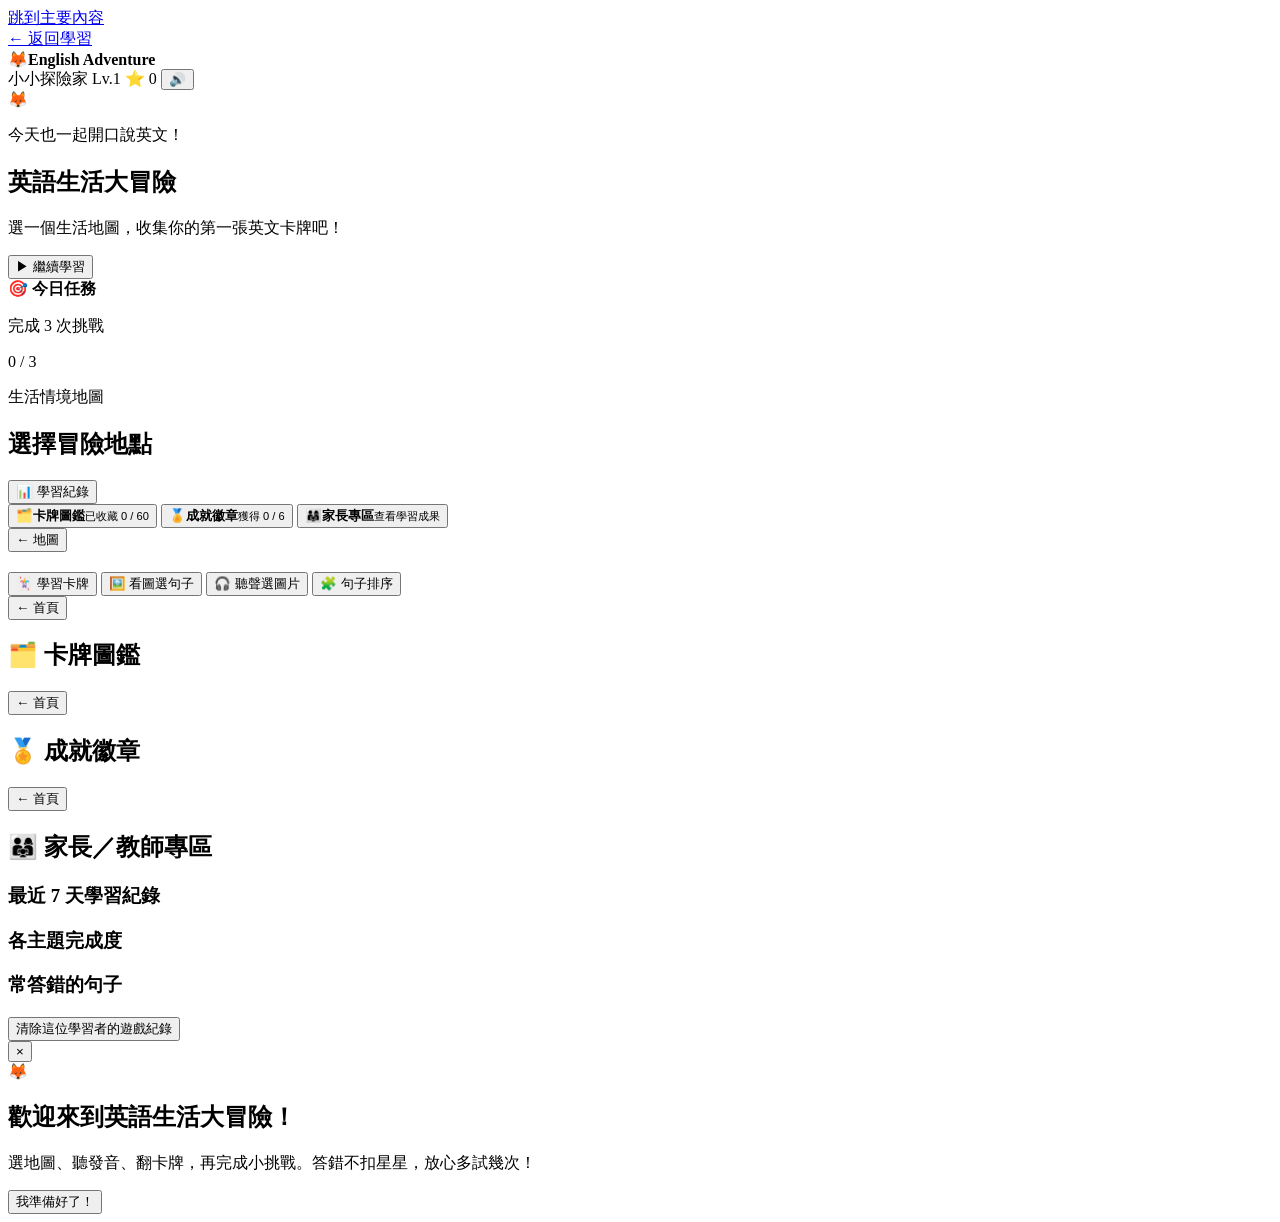
==== english-adventure/index.html @ 1e5bd314 "Add English Adventure: english-adventure/index.html" ====
<!doctype html>
<html lang="zh-Hant">
<head>
  <meta charset="utf-8">
  <meta name="viewport" content="width=device-width,initial-scale=1,viewport-fit=cover">
  <meta name="theme-color" content="#5d68d8">
  <title>English Adventure 英語生活大冒險</title>
  <link rel="stylesheet" href="css/style.css">
</head>
<body>
  <a class="skip-link" href="#main">跳到主要內容</a>
  <header class="game-header">
    <a class="back-link" href="../index.html" aria-label="回到自主練習英文">← 返回學習</a>
    <div class="brand"><span aria-hidden="true">🦊</span><strong>English Adventure</strong></div>
    <div class="player-stats" aria-label="玩家資料">
      <span id="playerName">小小探險家</span>
      <span id="levelLabel">Lv.1</span>
      <span id="starLabel">⭐ 0</span>
      <button class="icon-button" id="soundToggle" aria-label="關閉音效" aria-pressed="true">🔊</button>
    </div>
  </header>

  <main id="main">
    <section class="view active" id="homeView">
      <div class="hero">
        <div class="buddy" id="buddy" aria-label="學習夥伴小狐狸">🦊</div>
        <div>
          <p class="eyebrow">今天也一起開口說英文！</p>
          <h1>英語生活大冒險</h1>
          <p id="buddyMessage">選一個生活地圖，收集你的第一張英文卡牌吧！</p>
          <div class="progress" aria-label="目前經驗值"><span id="xpBar"></span></div>
          <button class="primary big" id="continueButton">▶ 繼續學習</button>
        </div>
        <aside class="daily-card">
          <strong>🎯 今日任務</strong>
          <p>完成 3 次挑戰</p>
          <span id="dailyProgress">0 / 3</span>
        </aside>
      </div>

      <section aria-labelledby="mapTitle">
        <div class="section-title"><div><p class="eyebrow">生活情境地圖</p><h2 id="mapTitle">選擇冒險地點</h2></div><button class="soft-button" data-open="recordsView">📊 學習紀錄</button></div>
        <div class="map-grid" id="mapGrid"></div>
      </section>

      <section class="dashboard-row">
        <button class="dashboard-card" data-open="collectionView"><span>🗂️</span><strong>卡牌圖鑑</strong><small id="collectionSummary">已收藏 0 / 60</small></button>
        <button class="dashboard-card" data-open="badgesView"><span>🏅</span><strong>成就徽章</strong><small id="badgeSummary">獲得 0 / 6</small></button>
        <button class="dashboard-card" data-open="recordsView"><span>👨‍👩‍👧</span><strong>家長專區</strong><small>查看學習成果</small></button>
      </section>
    </section>

    <section class="view" id="topicView">
      <div class="view-toolbar"><button class="soft-button" data-open="homeView">← 地圖</button><div><p class="eyebrow" id="topicEnglish"></p><h2 id="topicTitle"></h2></div><span class="pill" id="topicProgress"></span></div>
      <div class="mode-picker" aria-label="遊戲模式">
        <button data-mode="cards" class="active">🃏 學習卡牌</button>
        <button data-mode="picture">🖼️ 看圖選句子</button>
        <button data-mode="listen">🎧 聽聲選圖片</button>
        <button data-mode="order">🧩 句子排序</button>
      </div>
      <div id="topicContent"></div>
    </section>

    <section class="view" id="collectionView">
      <div class="view-toolbar"><button class="soft-button" data-open="homeView">← 首頁</button><h2>🗂️ 卡牌圖鑑</h2><span class="pill" id="collectionCount"></span></div>
      <div class="filter-row" id="collectionFilters"></div>
      <div class="card-grid" id="collectionGrid"></div>
    </section>

    <section class="view" id="badgesView">
      <div class="view-toolbar"><button class="soft-button" data-open="homeView">← 首頁</button><h2>🏅 成就徽章</h2></div>
      <div class="badge-grid" id="badgeGrid"></div>
    </section>

    <section class="view" id="recordsView">
      <div class="view-toolbar"><button class="soft-button" data-open="homeView">← 首頁</button><h2>👨‍👩‍👧 家長／教師專區</h2></div>
      <div class="record-grid" id="recordStats"></div>
      <div class="record-panel"><h3>最近 7 天學習紀錄</h3><div class="week-chart" id="weekChart"></div></div>
      <div class="record-panel"><h3>各主題完成度</h3><div id="topicRecords"></div></div>
      <div class="record-panel"><h3>常答錯的句子</h3><div id="mistakeRecords"></div></div>
      <button class="danger-button" id="clearProgress">清除這位學習者的遊戲紀錄</button>
    </section>
  </main>

  <div class="toast" id="toast" role="status" aria-live="polite"></div>
  <div class="modal hidden" id="cardModal" role="dialog" aria-modal="true" aria-labelledby="modalPhrase">
    <div class="modal-card"><button class="modal-close" id="closeModal" aria-label="關閉卡牌">×</button><div id="modalContent"></div></div>
  </div>
  <div class="tutorial hidden" id="tutorial" role="dialog" aria-modal="true" aria-labelledby="tutorialTitle">
    <div><div class="buddy">🦊</div><h2 id="tutorialTitle">歡迎來到英語生活大冒險！</h2><p>選地圖、聽發音、翻卡牌，再完成小挑戰。答錯不扣星星，放心多試幾次！</p><button class="primary big" id="tutorialDone">我準備好了！</button></div>
  </div>

  <script src="js/data.js"></script>
  <script src="js/storage.js"></script>
  <script src="js/speech.js"></script>
  <script src="js/games.js"></script>
  <script src="js/app.js"></script>
</body>
</html>
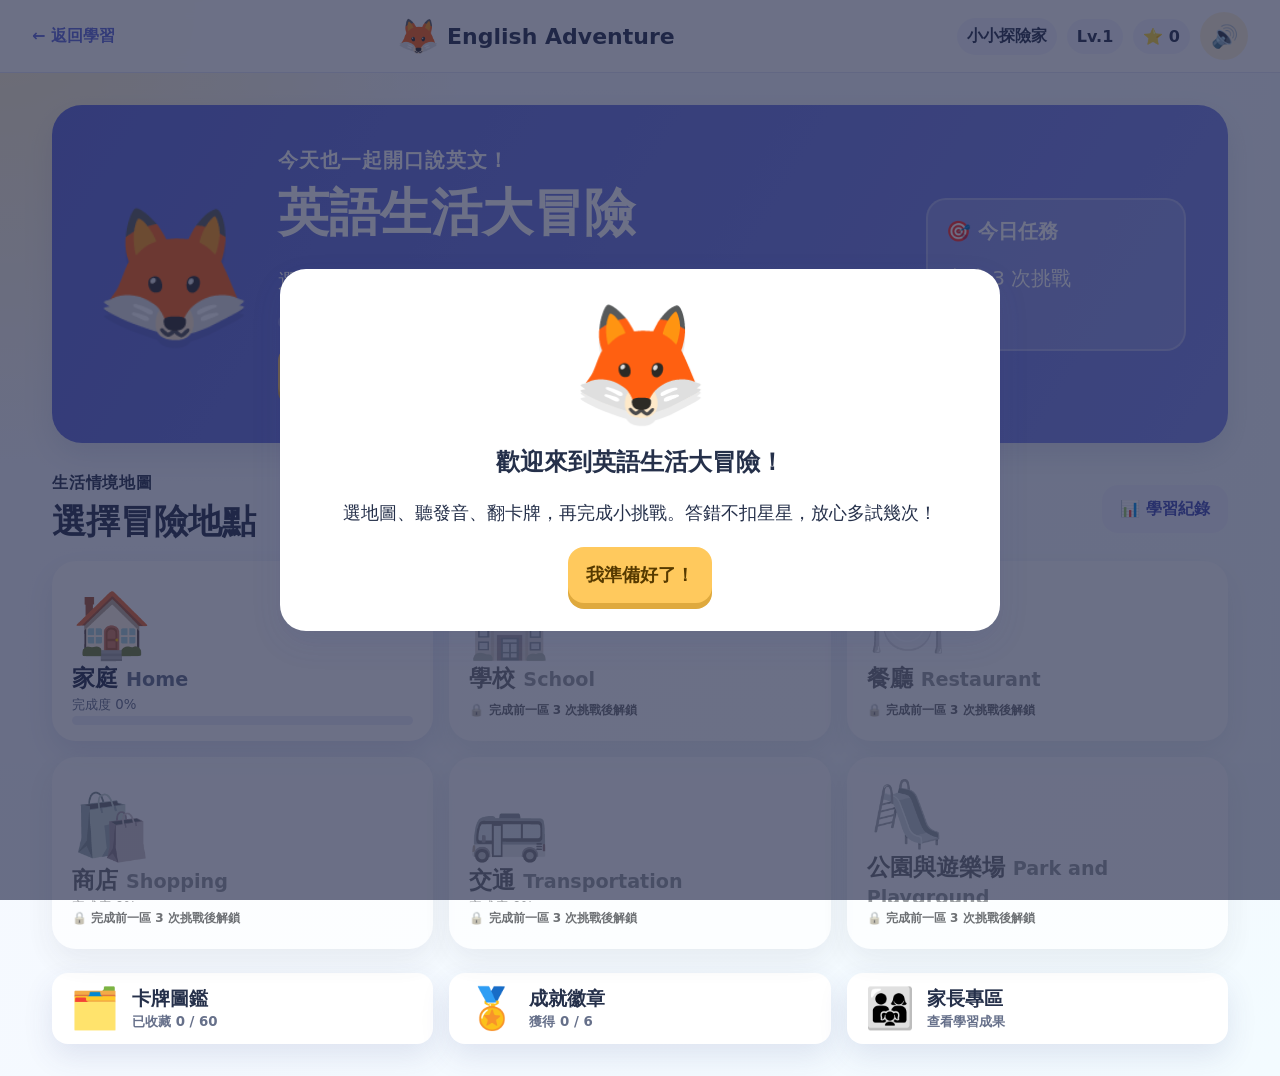
==== commit 15e25ec6: "Test and fix English Adventure: english-adventure/index.html" ====
--- a/english-adventure/index.html
+++ b/english-adventure/index.html
@@ -95,5 +95,6 @@
   <script src="js/speech.js"></script>
   <script src="js/games.js"></script>
   <script src="js/app.js"></script>
+  <script src="js/e2e.js"></script>
 </body>
 </html>
--- a/english-adventure/css/style.css
+++ b/english-adventure/css/style.css
@@ -0,0 +1,3 @@
+:root{--ink:#25304a;--muted:#66708a;--paper:#fff;--bg:#f7f8ff;--purple:#5d68d8;--purple2:#8189ec;--yellow:#ffc95d;--green:#40a977;--red:#c95858;--line:#e3e6f5;--shadow:0 12px 30px rgba(58,67,130,.12);--radius:22px}
+@media(max-width:600px){.game-header{align-items:center!important;flex-wrap:wrap}.player-stats{flex:1;flex-wrap:nowrap!important;gap:6px}.player-stats>span{padding:7px 8px}.icon-button{width:44px;height:44px}}
+*{box-sizing:border-box}html{scroll-behavior:smooth}body{margin:0;color:var(--ink);background:radial-gradient(circle at top left,#fff2c9 0,transparent 28%),linear-gradient(135deg,#f7f8ff,#f3fbff);font-family:ui-rounded,"Noto Sans TC",system-ui,sans-serif;min-height:100vh}button,a{font:inherit}button{cursor:pointer;color:inherit}button:focus-visible,a:focus-visible{outline:4px solid #1d70b8;outline-offset:3px}.skip-link{position:absolute;left:-999px}.skip-link:focus{left:12px;top:12px;background:#fff;padding:12px;z-index:20}.game-header{position:sticky;top:0;z-index:8;display:flex;align-items:center;justify-content:space-between;gap:16px;padding:12px clamp(14px,3vw,32px);background:rgba(255,255,255,.94);border-bottom:1px solid var(--line);backdrop-filter:blur(10px)}.back-link{text-decoration:none;color:var(--purple);font-weight:900;min-height:44px;display:flex;align-items:center}.brand{display:flex;align-items:center;gap:8px;font-size:clamp(16px,2vw,22px)}.brand span{font-size:34px}.player-stats{display:flex;align-items:center;gap:10px;font-weight:900;flex-wrap:wrap;justify-content:end}.player-stats>span{background:#f3f4ff;padding:8px 10px;border-radius:999px}.icon-button{width:48px;height:48px;border:0;background:#fff4d8;border-radius:50%;font-size:22px}main{width:min(1240px,100%);margin:auto;padding:clamp(14px,2.5vw,32px)}.view{display:none}.view.active{display:block}.hero{display:grid;grid-template-columns:auto 1fr minmax(180px,260px);gap:24px;align-items:center;padding:clamp(22px,4vw,42px);border-radius:30px;background:linear-gradient(120deg,#5d68d8,#7984e8);color:#fff;box-shadow:var(--shadow);overflow:hidden}.buddy{font-size:clamp(74px,10vw,130px);filter:drop-shadow(0 8px 0 rgba(0,0,0,.08));transform-origin:bottom}.buddy.cheer{animation:jump .65s ease}.hero h1{font-size:clamp(30px,4vw,54px);margin:0}.eyebrow{font-weight:900;letter-spacing:.05em;margin:0 0 5px}.hero p{font-size:clamp(16px,2vw,20px)}.daily-card{background:rgba(255,255,255,.18);border:2px solid rgba(255,255,255,.25);border-radius:20px;padding:18px}.daily-card strong{font-size:20px}.progress{height:14px;background:rgba(255,255,255,.25);border-radius:999px;overflow:hidden;margin:16px 0}.progress span{display:block;height:100%;width:0;background:var(--yellow);transition:width .35s}.primary,.soft-button,.danger-button,.mode-picker button,.game-option,.dashboard-card{border:0;border-radius:16px;min-height:48px;font-weight:900;padding:12px 18px}.primary{background:var(--yellow);color:#563a00;box-shadow:0 6px 0 #dfa93d}.big{font-size:18px;min-height:56px}.soft-button{background:#eef0ff;color:#404bb5}.danger-button{background:#fff0f0;color:#a73b3b}.section-title,.view-toolbar{display:flex;align-items:center;justify-content:space-between;gap:14px;flex-wrap:wrap;margin:30px 0 16px}.section-title h2,.view-toolbar h2{margin:0;font-size:clamp(24px,3vw,34px)}.map-grid{display:grid;grid-template-columns:repeat(3,1fr);gap:16px}.map-node{position:relative;border:0;border-radius:24px;background:var(--paper);box-shadow:var(--shadow);padding:20px;text-align:left;min-height:180px;overflow:hidden}.map-node .map-icon{font-size:64px;display:block}.map-node strong{font-size:23px;display:block}.map-node small{color:var(--muted)}.map-node .node-progress{position:absolute;left:20px;right:20px;bottom:16px;height:9px;background:#eceefa;border-radius:999px;overflow:hidden}.map-node .node-progress span{display:block;height:100%;background:var(--green)}.map-node.locked{filter:grayscale(.85);opacity:.68}.map-node.locked::after{content:"🔒 完成前一區 3 次挑戰後解鎖";position:absolute;inset:auto 12px 14px;background:#fff;padding:8px;border-radius:10px;font-size:12px;font-weight:900}.dashboard-row{display:grid;grid-template-columns:repeat(3,1fr);gap:16px;margin-top:24px}.dashboard-card{background:var(--paper);box-shadow:var(--shadow);text-align:left;display:grid;grid-template-columns:auto 1fr;column-gap:12px;align-items:center}.dashboard-card>span{font-size:40px;grid-row:1/3}.dashboard-card strong{font-size:19px}.dashboard-card small{color:var(--muted)}.pill{background:#fff4d8;padding:8px 12px;border-radius:999px;font-weight:900}.mode-picker{display:grid;grid-template-columns:repeat(4,1fr);gap:10px;margin-bottom:18px}.mode-picker button{background:#fff;border:2px solid var(--line)}.mode-picker button.active{border-color:var(--purple);background:#eef0ff;color:#3943ab}.card-grid{display:grid;grid-template-columns:repeat(3,1fr);gap:16px}.learn-card{min-height:420px;perspective:1000px}.card-inner{position:relative;width:100%;height:100%;min-height:420px;transform-style:preserve-3d;transition:transform .55s}.learn-card.flipped .card-inner{transform:rotateY(180deg)}.card-face{position:absolute;inset:0;backface-visibility:hidden;background:#fff;border:4px solid var(--topic,#7984e8);border-radius:24px;padding:18px;box-shadow:var(--shadow);display:flex;flex-direction:column;gap:10px}.card-face.back{transform:rotateY(180deg);overflow:auto}.card-picture{display:grid;place-items:center;min-height:150px;background:color-mix(in srgb,var(--topic,#7984e8) 12%,white);border-radius:18px;font-size:80px}.card-face h3{font-size:clamp(22px,2.4vw,30px);margin:0}.card-actions{display:flex;gap:8px;flex-wrap:wrap;margin-top:auto}.card-actions button{min-width:48px;min-height:48px;border:0;background:#eef0ff;border-radius:13px;font-weight:900}.favorite.active{background:#fff0f3;color:#d13c63}.mastery{display:flex;justify-content:space-between;gap:8px;font-weight:900}.stars-text{color:#b97700}.speak-highlight{background:#fff0a8;border-radius:8px;box-shadow:0 0 0 4px #fff0a8}.game-stage{background:#fff;border-radius:24px;padding:clamp(18px,3vw,30px);box-shadow:var(--shadow);text-align:center}.game-stage h3{font-size:clamp(24px,3vw,34px)}.scene{font-size:clamp(80px,14vw,150px);padding:16px}.options-grid{display:grid;grid-template-columns:repeat(3,1fr);gap:12px}.game-option{background:#f7f8ff;border:3px solid var(--line);font-size:17px;min-height:86px}.game-option:hover,.game-option:focus-visible{border-color:var(--purple)}.game-option.correct{border-color:var(--green);background:#e9fff4;animation:glow .7s}.game-option.hint{border-color:var(--yellow)}.feedback{min-height:48px;font-size:20px;font-weight:900;margin:14px}.word-bank,.answer-bank{display:flex;justify-content:center;gap:10px;flex-wrap:wrap;min-height:80px;padding:12px;border:3px dashed var(--line);border-radius:18px;margin:14px 0}.word-chip{min-width:54px;min-height:50px;border:2px solid var(--purple2);border-radius:13px;background:#fff;font-weight:900;padding:9px}.filter-row{display:flex;gap:8px;flex-wrap:wrap;margin-bottom:16px}.filter-row button{min-height:44px;border:0;border-radius:999px;padding:8px 14px;font-weight:900}.filter-row button.active{background:var(--purple);color:#fff}.badge-grid,.record-grid{display:grid;grid-template-columns:repeat(3,1fr);gap:16px}.achievement,.record-stat,.record-panel{background:#fff;border-radius:20px;padding:20px;box-shadow:var(--shadow)}.achievement{text-align:center}.achievement span{font-size:68px}.achievement.locked{filter:grayscale(1);opacity:.55}.record-stat strong{display:block;font-size:30px}.record-stat small{color:var(--muted)}.record-panel{margin-top:16px}.week-chart{display:grid;grid-template-columns:repeat(7,1fr);align-items:end;gap:8px;height:170px}.day-bar{display:flex;flex-direction:column;justify-content:end;align-items:center;height:100%;gap:5px}.day-bar i{display:block;width:min(44px,80%);min-height:4px;background:var(--purple2);border-radius:10px 10px 3px 3px}.topic-record{display:grid;grid-template-columns:130px 1fr auto;align-items:center;gap:10px;margin:12px 0}.topic-record .progress{background:#eceefa;margin:0}.toast{position:fixed;z-index:30;left:50%;bottom:24px;transform:translate(-50%,120px);opacity:0;background:#25304a;color:#fff;padding:14px 20px;border-radius:14px;font-weight:900;transition:.25s}.toast.show{transform:translate(-50%,0);opacity:1}.modal,.tutorial{position:fixed;inset:0;z-index:20;background:rgba(30,36,70,.65);display:grid;place-items:center;padding:18px}.hidden{display:none!important}.modal-card,.tutorial>div{position:relative;width:min(720px,100%);max-height:90vh;overflow:auto;background:#fff;border-radius:26px;padding:28px;box-shadow:var(--shadow)}.modal-close{position:absolute;right:12px;top:12px;width:48px;height:48px;border:0;border-radius:50%;font-size:28px}.modal-hero{text-align:center;font-size:86px}.dialogue{background:#f5f6ff;border-radius:14px;padding:12px}.tutorial{text-align:center}.tutorial .buddy{font-size:110px}.tutorial p{font-size:18px;line-height:1.7}@keyframes jump{50%{transform:translateY(-18px) rotate(-4deg)}}@keyframes glow{50%{box-shadow:0 0 0 10px rgba(64,169,119,.2)}}@media(max-width:850px){.hero{grid-template-columns:auto 1fr}.daily-card{grid-column:1/-1}.map-grid,.card-grid{grid-template-columns:repeat(2,1fr)}.mode-picker{grid-template-columns:repeat(2,1fr)}}@media(max-width:600px){.game-header{align-items:flex-start}.brand{display:none}.player-stats>span:first-child{display:none}.hero{grid-template-columns:1fr;text-align:center}.buddy{font-size:92px}.map-grid,.dashboard-row,.card-grid,.badge-grid,.record-grid,.options-grid{grid-template-columns:1fr}.map-node{min-height:160px}.mode-picker{grid-template-columns:1fr 1fr}.topic-record{grid-template-columns:1fr auto}.topic-record .progress{grid-column:1/-1}.learn-card,.card-inner{min-height:450px}}@media(prefers-reduced-motion:reduce){*{scroll-behavior:auto!important;animation:none!important;transition:none!important}}
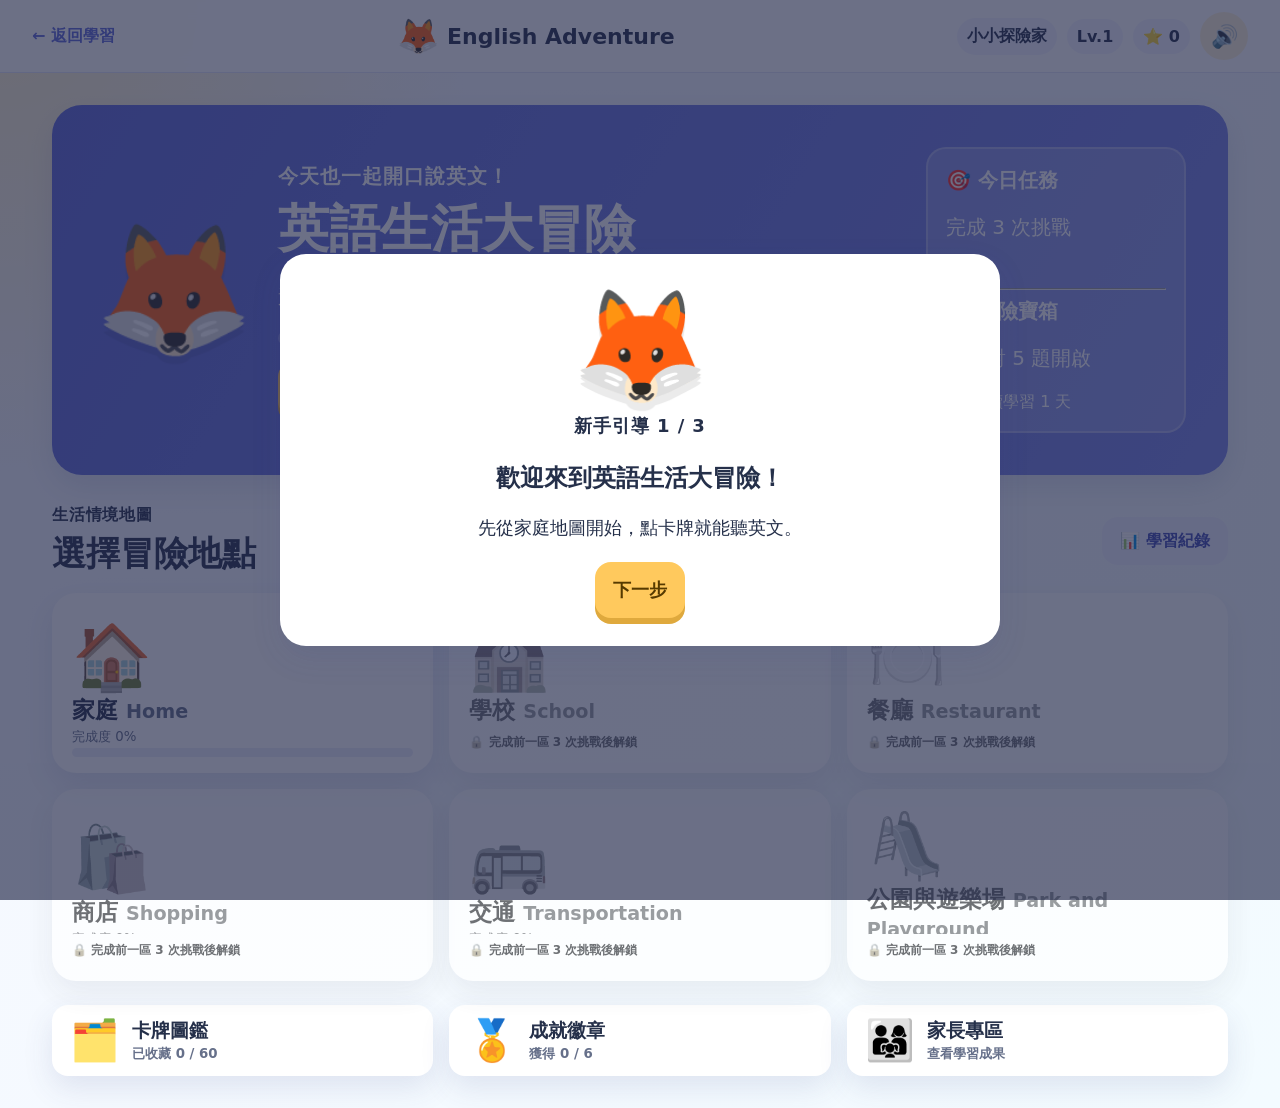
==== commit 26f99498: "Improve child-friendly game feel: english-adventure/index.html" ====
--- a/english-adventure/index.html
+++ b/english-adventure/index.html
@@ -35,6 +35,12 @@
           <strong>🎯 今日任務</strong>
           <p>完成 3 次挑戰</p>
           <span id="dailyProgress">0 / 3</span>
+          <div class="mini-progress" aria-label="每日任務進度"><span id="dailyBar"></span></div>
+          <hr>
+          <strong>🧰 探險寶箱</strong>
+          <p id="chestText">再答對 5 題開啟</p>
+          <div class="mini-progress" aria-label="寶箱進度"><span id="chestBar"></span></div>
+          <span id="streakLabel">🔥 連續學習 1 天</span>
         </aside>
       </div>
 
@@ -83,11 +89,21 @@
   </main>
 
   <div class="toast" id="toast" role="status" aria-live="polite"></div>
+  <div class="star-layer" id="starLayer" aria-hidden="true"></div>
+  <div class="celebration hidden" id="celebration" role="dialog" aria-modal="true" aria-labelledby="celebrationTitle">
+    <div class="celebration-card">
+      <div class="celebration-buddy">🦊</div>
+      <div class="badge-pop" id="celebrationBadge">🏅</div>
+      <h2 id="celebrationTitle">關卡完成！</h2>
+      <p id="celebrationText">你完成了一個生活主題！</p>
+      <button class="primary big" id="celebrationDone">繼續冒險</button>
+    </div>
+  </div>
   <div class="modal hidden" id="cardModal" role="dialog" aria-modal="true" aria-labelledby="modalPhrase">
     <div class="modal-card"><button class="modal-close" id="closeModal" aria-label="關閉卡牌">×</button><div id="modalContent"></div></div>
   </div>
   <div class="tutorial hidden" id="tutorial" role="dialog" aria-modal="true" aria-labelledby="tutorialTitle">
-    <div><div class="buddy">🦊</div><h2 id="tutorialTitle">歡迎來到英語生活大冒險！</h2><p>選地圖、聽發音、翻卡牌，再完成小挑戰。答錯不扣星星，放心多試幾次！</p><button class="primary big" id="tutorialDone">我準備好了！</button></div>
+    <div><div class="buddy">🦊</div><p class="eyebrow" id="tutorialStep">新手引導 1 / 3</p><h2 id="tutorialTitle">歡迎來到英語生活大冒險！</h2><p id="tutorialText">先從家庭地圖開始，點卡牌就能聽英文。</p><div class="tutorial-dots" aria-hidden="true"><i class="active"></i><i></i><i></i></div><button class="primary big" id="tutorialDone">下一步</button></div>
   </div>
 
   <script src="js/data.js"></script>
--- a/english-adventure/css/style.css
+++ b/english-adventure/css/style.css
@@ -1,3 +1,4 @@
 :root{--ink:#25304a;--muted:#66708a;--paper:#fff;--bg:#f7f8ff;--purple:#5d68d8;--purple2:#8189ec;--yellow:#ffc95d;--green:#40a977;--red:#c95858;--line:#e3e6f5;--shadow:0 12px 30px rgba(58,67,130,.12);--radius:22px}
 @media(max-width:600px){.game-header{align-items:center!important;flex-wrap:wrap}.player-stats{flex:1;flex-wrap:nowrap!important;gap:6px}.player-stats>span{padding:7px 8px}.icon-button{width:44px;height:44px}}
+.drop-zone.drag-over{border-color:var(--purple);background:#eef0ff}.word-chip[draggable="true"]{touch-action:manipulation;cursor:grab}.word-chip[draggable="true"]:active{cursor:grabbing}
 *{box-sizing:border-box}html{scroll-behavior:smooth}body{margin:0;color:var(--ink);background:radial-gradient(circle at top left,#fff2c9 0,transparent 28%),linear-gradient(135deg,#f7f8ff,#f3fbff);font-family:ui-rounded,"Noto Sans TC",system-ui,sans-serif;min-height:100vh}button,a{font:inherit}button{cursor:pointer;color:inherit}button:focus-visible,a:focus-visible{outline:4px solid #1d70b8;outline-offset:3px}.skip-link{position:absolute;left:-999px}.skip-link:focus{left:12px;top:12px;background:#fff;padding:12px;z-index:20}.game-header{position:sticky;top:0;z-index:8;display:flex;align-items:center;justify-content:space-between;gap:16px;padding:12px clamp(14px,3vw,32px);background:rgba(255,255,255,.94);border-bottom:1px solid var(--line);backdrop-filter:blur(10px)}.back-link{text-decoration:none;color:var(--purple);font-weight:900;min-height:44px;display:flex;align-items:center}.brand{display:flex;align-items:center;gap:8px;font-size:clamp(16px,2vw,22px)}.brand span{font-size:34px}.player-stats{display:flex;align-items:center;gap:10px;font-weight:900;flex-wrap:wrap;justify-content:end}.player-stats>span{background:#f3f4ff;padding:8px 10px;border-radius:999px}.icon-button{width:48px;height:48px;border:0;background:#fff4d8;border-radius:50%;font-size:22px}main{width:min(1240px,100%);margin:auto;padding:clamp(14px,2.5vw,32px)}.view{display:none}.view.active{display:block}.hero{display:grid;grid-template-columns:auto 1fr minmax(180px,260px);gap:24px;align-items:center;padding:clamp(22px,4vw,42px);border-radius:30px;background:linear-gradient(120deg,#5d68d8,#7984e8);color:#fff;box-shadow:var(--shadow);overflow:hidden}.buddy{font-size:clamp(74px,10vw,130px);filter:drop-shadow(0 8px 0 rgba(0,0,0,.08));transform-origin:bottom}.buddy.cheer{animation:jump .65s ease}.hero h1{font-size:clamp(30px,4vw,54px);margin:0}.eyebrow{font-weight:900;letter-spacing:.05em;margin:0 0 5px}.hero p{font-size:clamp(16px,2vw,20px)}.daily-card{background:rgba(255,255,255,.18);border:2px solid rgba(255,255,255,.25);border-radius:20px;padding:18px}.daily-card strong{font-size:20px}.progress{height:14px;background:rgba(255,255,255,.25);border-radius:999px;overflow:hidden;margin:16px 0}.progress span{display:block;height:100%;width:0;background:var(--yellow);transition:width .35s}.primary,.soft-button,.danger-button,.mode-picker button,.game-option,.dashboard-card{border:0;border-radius:16px;min-height:48px;font-weight:900;padding:12px 18px}.primary{background:var(--yellow);color:#563a00;box-shadow:0 6px 0 #dfa93d}.big{font-size:18px;min-height:56px}.soft-button{background:#eef0ff;color:#404bb5}.danger-button{background:#fff0f0;color:#a73b3b}.section-title,.view-toolbar{display:flex;align-items:center;justify-content:space-between;gap:14px;flex-wrap:wrap;margin:30px 0 16px}.section-title h2,.view-toolbar h2{margin:0;font-size:clamp(24px,3vw,34px)}.map-grid{display:grid;grid-template-columns:repeat(3,1fr);gap:16px}.map-node{position:relative;border:0;border-radius:24px;background:var(--paper);box-shadow:var(--shadow);padding:20px;text-align:left;min-height:180px;overflow:hidden}.map-node .map-icon{font-size:64px;display:block}.map-node strong{font-size:23px;display:block}.map-node small{color:var(--muted)}.map-node .node-progress{position:absolute;left:20px;right:20px;bottom:16px;height:9px;background:#eceefa;border-radius:999px;overflow:hidden}.map-node .node-progress span{display:block;height:100%;background:var(--green)}.map-node.locked{filter:grayscale(.85);opacity:.68}.map-node.locked::after{content:"🔒 完成前一區 3 次挑戰後解鎖";position:absolute;inset:auto 12px 14px;background:#fff;padding:8px;border-radius:10px;font-size:12px;font-weight:900}.dashboard-row{display:grid;grid-template-columns:repeat(3,1fr);gap:16px;margin-top:24px}.dashboard-card{background:var(--paper);box-shadow:var(--shadow);text-align:left;display:grid;grid-template-columns:auto 1fr;column-gap:12px;align-items:center}.dashboard-card>span{font-size:40px;grid-row:1/3}.dashboard-card strong{font-size:19px}.dashboard-card small{color:var(--muted)}.pill{background:#fff4d8;padding:8px 12px;border-radius:999px;font-weight:900}.mode-picker{display:grid;grid-template-columns:repeat(4,1fr);gap:10px;margin-bottom:18px}.mode-picker button{background:#fff;border:2px solid var(--line)}.mode-picker button.active{border-color:var(--purple);background:#eef0ff;color:#3943ab}.card-grid{display:grid;grid-template-columns:repeat(3,1fr);gap:16px}.learn-card{min-height:420px;perspective:1000px}.card-inner{position:relative;width:100%;height:100%;min-height:420px;transform-style:preserve-3d;transition:transform .55s}.learn-card.flipped .card-inner{transform:rotateY(180deg)}.card-face{position:absolute;inset:0;backface-visibility:hidden;background:#fff;border:4px solid var(--topic,#7984e8);border-radius:24px;padding:18px;box-shadow:var(--shadow);display:flex;flex-direction:column;gap:10px}.card-face.back{transform:rotateY(180deg);overflow:auto}.card-picture{display:grid;place-items:center;min-height:150px;background:color-mix(in srgb,var(--topic,#7984e8) 12%,white);border-radius:18px;font-size:80px}.card-face h3{font-size:clamp(22px,2.4vw,30px);margin:0}.card-actions{display:flex;gap:8px;flex-wrap:wrap;margin-top:auto}.card-actions button{min-width:48px;min-height:48px;border:0;background:#eef0ff;border-radius:13px;font-weight:900}.favorite.active{background:#fff0f3;color:#d13c63}.mastery{display:flex;justify-content:space-between;gap:8px;font-weight:900}.stars-text{color:#b97700}.speak-highlight{background:#fff0a8;border-radius:8px;box-shadow:0 0 0 4px #fff0a8}.game-stage{background:#fff;border-radius:24px;padding:clamp(18px,3vw,30px);box-shadow:var(--shadow);text-align:center}.game-stage h3{font-size:clamp(24px,3vw,34px)}.scene{font-size:clamp(80px,14vw,150px);padding:16px}.options-grid{display:grid;grid-template-columns:repeat(3,1fr);gap:12px}.game-option{background:#f7f8ff;border:3px solid var(--line);font-size:17px;min-height:86px}.game-option:hover,.game-option:focus-visible{border-color:var(--purple)}.game-option.correct{border-color:var(--green);background:#e9fff4;animation:glow .7s}.game-option.hint{border-color:var(--yellow)}.feedback{min-height:48px;font-size:20px;font-weight:900;margin:14px}.word-bank,.answer-bank{display:flex;justify-content:center;gap:10px;flex-wrap:wrap;min-height:80px;padding:12px;border:3px dashed var(--line);border-radius:18px;margin:14px 0}.word-chip{min-width:54px;min-height:50px;border:2px solid var(--purple2);border-radius:13px;background:#fff;font-weight:900;padding:9px}.filter-row{display:flex;gap:8px;flex-wrap:wrap;margin-bottom:16px}.filter-row button{min-height:44px;border:0;border-radius:999px;padding:8px 14px;font-weight:900}.filter-row button.active{background:var(--purple);color:#fff}.badge-grid,.record-grid{display:grid;grid-template-columns:repeat(3,1fr);gap:16px}.achievement,.record-stat,.record-panel{background:#fff;border-radius:20px;padding:20px;box-shadow:var(--shadow)}.achievement{text-align:center}.achievement span{font-size:68px}.achievement.locked{filter:grayscale(1);opacity:.55}.record-stat strong{display:block;font-size:30px}.record-stat small{color:var(--muted)}.record-panel{margin-top:16px}.week-chart{display:grid;grid-template-columns:repeat(7,1fr);align-items:end;gap:8px;height:170px}.day-bar{display:flex;flex-direction:column;justify-content:end;align-items:center;height:100%;gap:5px}.day-bar i{display:block;width:min(44px,80%);min-height:4px;background:var(--purple2);border-radius:10px 10px 3px 3px}.topic-record{display:grid;grid-template-columns:130px 1fr auto;align-items:center;gap:10px;margin:12px 0}.topic-record .progress{background:#eceefa;margin:0}.toast{position:fixed;z-index:30;left:50%;bottom:24px;transform:translate(-50%,120px);opacity:0;background:#25304a;color:#fff;padding:14px 20px;border-radius:14px;font-weight:900;transition:.25s}.toast.show{transform:translate(-50%,0);opacity:1}.modal,.tutorial{position:fixed;inset:0;z-index:20;background:rgba(30,36,70,.65);display:grid;place-items:center;padding:18px}.hidden{display:none!important}.modal-card,.tutorial>div{position:relative;width:min(720px,100%);max-height:90vh;overflow:auto;background:#fff;border-radius:26px;padding:28px;box-shadow:var(--shadow)}.modal-close{position:absolute;right:12px;top:12px;width:48px;height:48px;border:0;border-radius:50%;font-size:28px}.modal-hero{text-align:center;font-size:86px}.dialogue{background:#f5f6ff;border-radius:14px;padding:12px}.tutorial{text-align:center}.tutorial .buddy{font-size:110px}.tutorial p{font-size:18px;line-height:1.7}@keyframes jump{50%{transform:translateY(-18px) rotate(-4deg)}}@keyframes glow{50%{box-shadow:0 0 0 10px rgba(64,169,119,.2)}}@media(max-width:850px){.hero{grid-template-columns:auto 1fr}.daily-card{grid-column:1/-1}.map-grid,.card-grid{grid-template-columns:repeat(2,1fr)}.mode-picker{grid-template-columns:repeat(2,1fr)}}@media(max-width:600px){.game-header{align-items:flex-start}.brand{display:none}.player-stats>span:first-child{display:none}.hero{grid-template-columns:1fr;text-align:center}.buddy{font-size:92px}.map-grid,.dashboard-row,.card-grid,.badge-grid,.record-grid,.options-grid{grid-template-columns:1fr}.map-node{min-height:160px}.mode-picker{grid-template-columns:1fr 1fr}.topic-record{grid-template-columns:1fr auto}.topic-record .progress{grid-column:1/-1}.learn-card,.card-inner{min-height:450px}}@media(prefers-reduced-motion:reduce){*{scroll-behavior:auto!important;animation:none!important;transition:none!important}}
